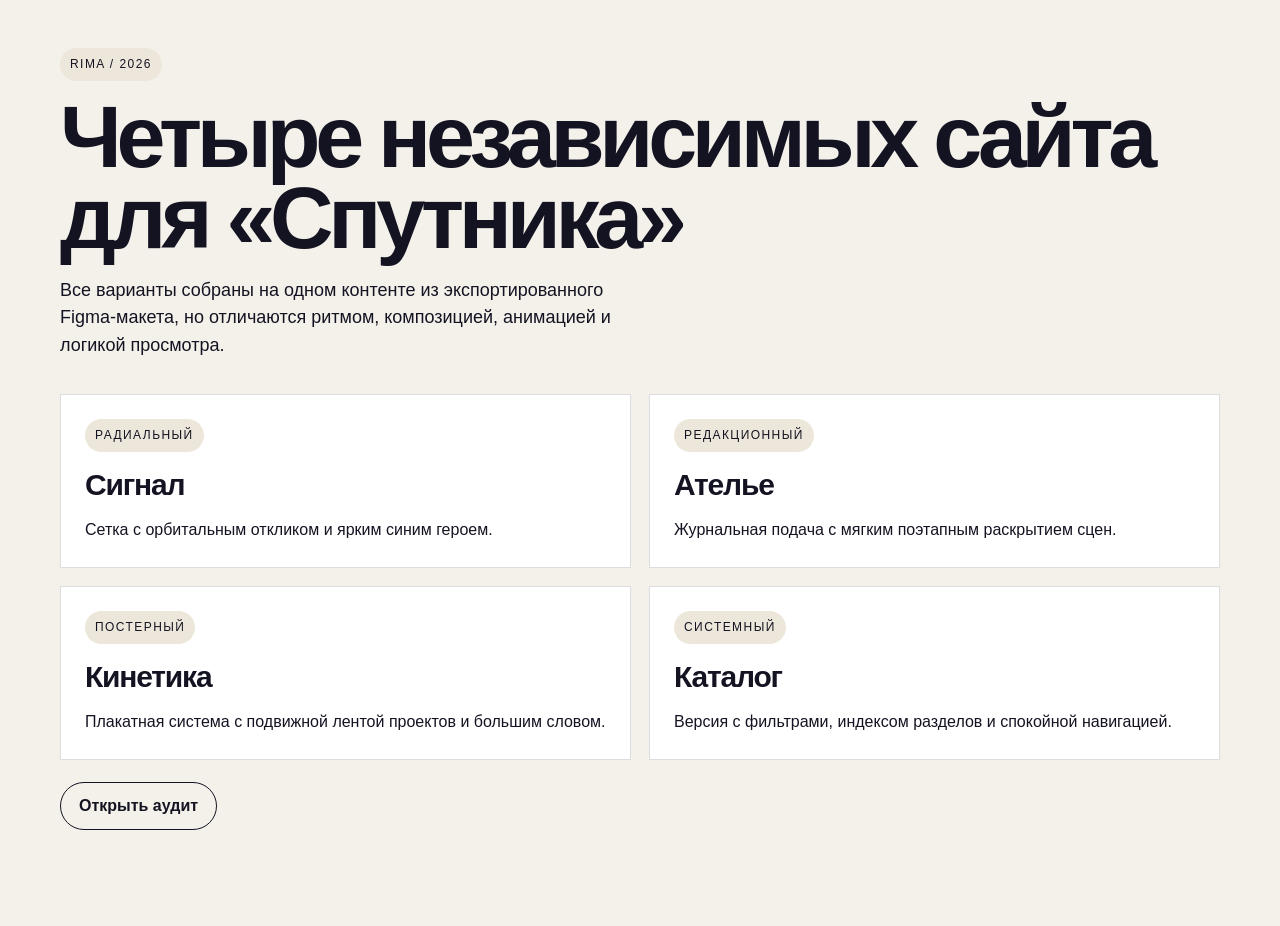
==== rima-four-20260909/index.html @ 7c15b711 "Add four Sputnik site variants" ====
<!doctype html><html lang="ru"><head><meta charset="utf-8"><meta name="viewport" content="width=device-width,initial-scale=1"><title>RIMA — четыре сайта</title><link rel="stylesheet" href="./styles.css"></head><body data-page="index"><main class="wrap" style="padding:48px 0 80px"><div class="chip">RIMA / 2026</div><h1 style="font-size:clamp(42px,8vw,88px);line-height:.92;letter-spacing:-.06em;margin:16px 0">Четыре независимых сайта для «Спутника»</h1><p class="lead">Все варианты собраны на одном контенте из экспортированного Figma-макета, но отличаются ритмом, композицией, анимацией и логикой просмотра.</p><div class="grid"><a class="card" href="./signal.html"><span class="chip">радиальный</span><strong style="font-size:30px;letter-spacing:-.04em">Сигнал</strong><span>Сетка с орбитальным откликом и ярким синим героем.</span></a><a class="card" href="./atelier.html"><span class="chip">редакционный</span><strong style="font-size:30px;letter-spacing:-.04em">Ателье</strong><span>Журнальная подача с мягким поэтапным раскрытием сцен.</span></a><a class="card" href="./kinetic.html"><span class="chip">постерный</span><strong style="font-size:30px;letter-spacing:-.04em">Кинетика</strong><span>Плакатная система с подвижной лентой проектов и большим словом.</span></a><a class="card" href="./catalog.html"><span class="chip">системный</span><strong style="font-size:30px;letter-spacing:-.04em">Каталог</strong><span>Версия с фильтрами, индексом разделов и спокойной навигацией.</span></a></div><p style="margin-top:22px"><a class="btn alt" href="./AUDIT.md">Открыть аудит</a></p></main></body></html>
---- rima-four-20260909/styles.css ----
*{box-sizing:border-box}html{scroll-behavior:smooth}body{margin:0;font:16px/1.55 Arial,Helvetica,sans-serif;background:var(--bg);color:var(--ink);overflow-x:hidden}a{color:inherit;text-decoration:none}img{max-width:100%}button,input,textarea{font:inherit}button{cursor:pointer}.skip{position:absolute;left:-999px}.skip:focus{left:16px;top:16px;background:#000;color:#fff;padding:10px 14px;z-index:50}.wrap{width:min(calc(100% - 32px),1160px);margin:auto}.header{position:sticky;top:0;z-index:20;background:color-mix(in srgb,var(--bg) 82%,transparent);backdrop-filter:blur(16px);border-bottom:1px solid var(--line)}.header .wrap{display:flex;gap:16px;align-items:center;min-height:76px}.brand{font-size:28px;font-weight:800;letter-spacing:-.05em}.menu{display:none}.nav{margin-left:auto;display:flex;gap:12px;align-items:center;flex-wrap:wrap}.nav a,.nav button{display:inline-flex;align-items:center;min-height:42px;padding:0 12px;border:1px solid transparent;border-radius:999px;background:none;color:inherit}.nav a:hover,.nav button:hover,.side a:hover,.side a.is-active,.filters button.is-active{background:var(--theme);border-color:var(--theme);color:#fff}.hero,.section{padding:64px 0;border-bottom:1px solid var(--line)}.hero-grid,.section-head,.about,.metrics,.contact,.catalog-shell{display:grid;gap:24px}.hero-grid{grid-template-columns:1.15fr .85fr;align-items:end}.eyebrow,.meta{font-size:12px;text-transform:uppercase;letter-spacing:.14em;opacity:.72}.hero h1{font-size:clamp(44px,8vw,96px);line-height:.92;letter-spacing:-.06em;margin:12px 0 16px;max-width:10ch}.lead{font-size:18px;max-width:58ch}.actions{display:flex;gap:12px;flex-wrap:wrap;margin-top:28px}.btn{display:inline-flex;align-items:center;justify-content:center;min-height:48px;padding:0 18px;border-radius:999px;border:1px solid var(--theme);background:var(--theme);color:#fff;font-weight:700}.btn.alt{background:transparent;color:var(--ink)}.art,.panel,.plan,.case,.metric,.brief,.contact-card,.side a,.filters button{border:1px solid var(--line);background:var(--card)}.art{min-height:320px;position:relative;overflow:hidden;padding:22px}.section-head{grid-template-columns:.8fr 1.2fr;margin-bottom:28px}.section-head h2,.metric h2{font-size:clamp(30px,5vw,62px);line-height:.96;letter-spacing:-.05em;margin:0}.about{grid-template-columns:1fr 1fr}.stack{display:grid;gap:14px}.quote{padding:24px;font-size:clamp(28px,4vw,46px);line-height:1.08;letter-spacing:-.04em}.chips,.case-grid,.team,.plans{display:grid;gap:18px}.chips{grid-template-columns:repeat(3,minmax(0,1fr));list-style:none;padding:0;margin:18px 0 0}.chips li{padding:14px;border:1px solid var(--line);background:var(--card)}.case-grid{grid-template-columns:repeat(2,minmax(0,1fr))}.case{overflow:hidden}.case-art{aspect-ratio:1.28;padding:18px;display:grid;place-items:end start;background:linear-gradient(135deg,var(--accent),color-mix(in srgb,var(--accent) 22%,#fff));position:relative}.case-art:before{content:'';position:absolute;inset:14px;border:1px solid rgba(255,255,255,.45)}.mark{font-size:clamp(34px,6vw,84px);font-weight:800;letter-spacing:-.06em;line-height:.9;position:relative}.case-copy{padding:18px;display:grid;gap:10px}.case-top{display:flex;justify-content:space-between;gap:12px;align-items:start}.case h3,.plan h3,.team h3{margin:0;font-size:28px;letter-spacing:-.04em}.metrics{grid-template-columns:1.3fr .7fr}.metric{padding:24px}.stats{display:grid;grid-template-columns:repeat(3,1fr)}.stat{padding:22px;border-left:1px solid var(--line);background:var(--card)}.stat:first-child{border-left:0}.stat strong{display:block;font-size:clamp(34px,4vw,58px);letter-spacing:-.06em}.team{grid-template-columns:repeat(4,minmax(0,1fr))}.avatar{aspect-ratio:1;border-radius:22px;background:var(--tone);position:relative;overflow:hidden}.avatar:before,.avatar:after{content:'';position:absolute;border-radius:999px}.avatar:before{width:64%;height:64%;background:rgba(255,255,255,.22);left:-10%;top:14%}.avatar:after{width:52%;height:52%;background:rgba(0,0,0,.12);right:-6%;bottom:-8%}.plans{grid-template-columns:repeat(3,minmax(0,1fr))}.plan{padding:22px;display:grid;gap:12px}.price{font-size:24px;font-weight:800}.plan ul{margin:0;padding-left:18px;display:grid;gap:8px}.contact{grid-template-columns:1fr .95fr}.contact-card,.brief{padding:22px}.field{display:grid;gap:8px;margin:0 0 12px}.field input,.field textarea{width:100%;padding:12px 14px;min-height:48px;border:1px solid var(--line);border-radius:14px;background:#fff}.field textarea{min-height:120px;resize:vertical}.status{min-height:20px;font-size:14px;color:var(--theme)}.footer{padding:24px 0 48px;display:flex;justify-content:space-between;gap:12px;flex-wrap:wrap;font-size:14px;opacity:.76}.reveal{opacity:0;transform:translateY(18px);transition:opacity .7s,transform .7s}.reveal.on{opacity:1;transform:none}.motion-off *,.motion-off *:before,.motion-off *:after{animation:none!important;transition:none!important}.signal{--bg:#f3f5ff;--ink:#0d173d;--card:#fff;--theme:#2848ee;--line:rgba(13,23,61,.14)}.signal .orbit{position:absolute;right:12%;top:16%;width:min(280px,56%);aspect-ratio:1;border:1px solid rgba(255,255,255,.52);border-radius:50%}.signal .orbit:before,.signal .orbit:after{content:'';position:absolute;border:1px solid rgba(255,255,255,.26);border-radius:50%;inset:14%}.signal .orbit:after{inset:30%}.signal .dot{position:absolute;right:calc(12% + 28% - 7px);top:calc(16% + 28% - 7px);width:14px;height:14px;border-radius:50%;background:#fff;box-shadow:0 0 0 12px rgba(255,255,255,.18),0 0 0 28px rgba(255,255,255,.1);animation:pulse 2.8s ease-in-out infinite}.atelier{--bg:#f7efe9;--ink:#2a1820;--card:#f1dfd7;--theme:#5d2339;--line:rgba(42,24,32,.15)}.atelier h1,.atelier h2,.atelier h3{font-family:Georgia,'Times New Roman',serif}.atelier .art .paper{position:absolute;width:46%;aspect-ratio:4/5;right:5%;top:12%;background:linear-gradient(180deg,#f7ece6,#c37d98);transform:rotate(-7deg);box-shadow:0 18px 40px rgba(60,24,36,.18)}.atelier .art .paper.b{right:18%;top:6%;transform:rotate(8deg);background:linear-gradient(180deg,#fff8f3,#6c2944)}.atelier .case-grid{grid-template-columns:1fr;gap:20px}.atelier .case{display:grid;grid-template-columns:1.1fr .9fr}.atelier .case:nth-child(even){grid-template-columns:.9fr 1.1fr}.atelier .case:nth-child(even) .case-copy{order:-1}.kinetic{--bg:#fff6ed;--ink:#21140b;--card:#fff0df;--theme:#ff6c1e;--line:rgba(33,20,11,.15)}.kinetic .bigword{font-size:clamp(90px,14vw,220px);line-height:.8;font-weight:900;letter-spacing:-.08em;white-space:nowrap;transform:translateX(var(--shift,0px));transition:transform .24s}.kinetic .case-grid{grid-auto-flow:column;grid-auto-columns:minmax(320px,38vw);grid-template-columns:none;overflow:auto;scroll-snap-type:x mandatory;padding-bottom:6px}.kinetic .case{scroll-snap-align:start}.kinetic .rail{display:flex;justify-content:flex-end;gap:10px;margin-bottom:14px}.kinetic .rail button{width:48px;height:48px;border-radius:50%;border:1px solid var(--line);background:var(--card)}.catalog{--bg:#f3f1ea;--ink:#16221d;--card:#fbfaf6;--theme:#1b6652;--line:rgba(22,34,29,.15)}.catalog .catalog-shell{grid-template-columns:220px 1fr}.side{position:sticky;top:96px;align-self:start;display:grid;gap:10px}.side a{padding:10px 12px;border-radius:14px}.filters{display:flex;gap:10px;flex-wrap:wrap;margin-bottom:18px}.filters button{padding:10px 14px;border-radius:999px}.catalog .art{min-height:0}.catalog .art .slotgrid{display:grid;grid-template-columns:1fr 1fr;gap:12px}.catalog .art .slot{padding:16px;border:1px solid var(--line);border-radius:18px;background:#fff}body[data-page=index]{--bg:#f4f1ea;--ink:#141322;--card:#fff;--theme:#141322;--line:rgba(20,19,34,.14)}body[data-page=index] .grid{display:grid;grid-template-columns:repeat(2,minmax(0,1fr));gap:18px;margin-top:34px}body[data-page=index] .card{display:grid;gap:10px;padding:24px;border:1px solid var(--line);background:#fff}body[data-page=index] .chip{display:inline-flex;padding:7px 10px;border-radius:999px;background:#ece7da;width:max-content;font-size:12px;text-transform:uppercase;letter-spacing:.12em}@keyframes pulse{0%,100%{transform:scale(1)}50%{transform:scale(1.35)}}@media (max-width:980px){.hero-grid,.section-head,.about,.metrics,.contact,.catalog .catalog-shell,.atelier .case,.atelier .case:nth-child(even){grid-template-columns:1fr}.plans,.team,.case-grid,.chips{grid-template-columns:1fr 1fr}.stats{grid-template-columns:1fr}.stat{border-left:0;border-top:1px solid var(--line)}.stat:first-child{border-top:0}.catalog .side{position:static;display:flex;flex-wrap:wrap}}@media (max-width:760px){.menu{display:inline-flex;min-height:42px;padding:0 14px;border:1px solid var(--line);border-radius:999px;background:var(--card);margin-left:auto}.nav{display:none;width:100%;margin:0 0 14px}.nav.open{display:flex}.brand{font-size:24px}.hero h1{max-width:none}.actions,.btn{width:100%}.plans,.team,.case-grid,.chips,body[data-page=index] .grid{grid-template-columns:1fr}.kinetic .case-grid{grid-auto-columns:86%}}
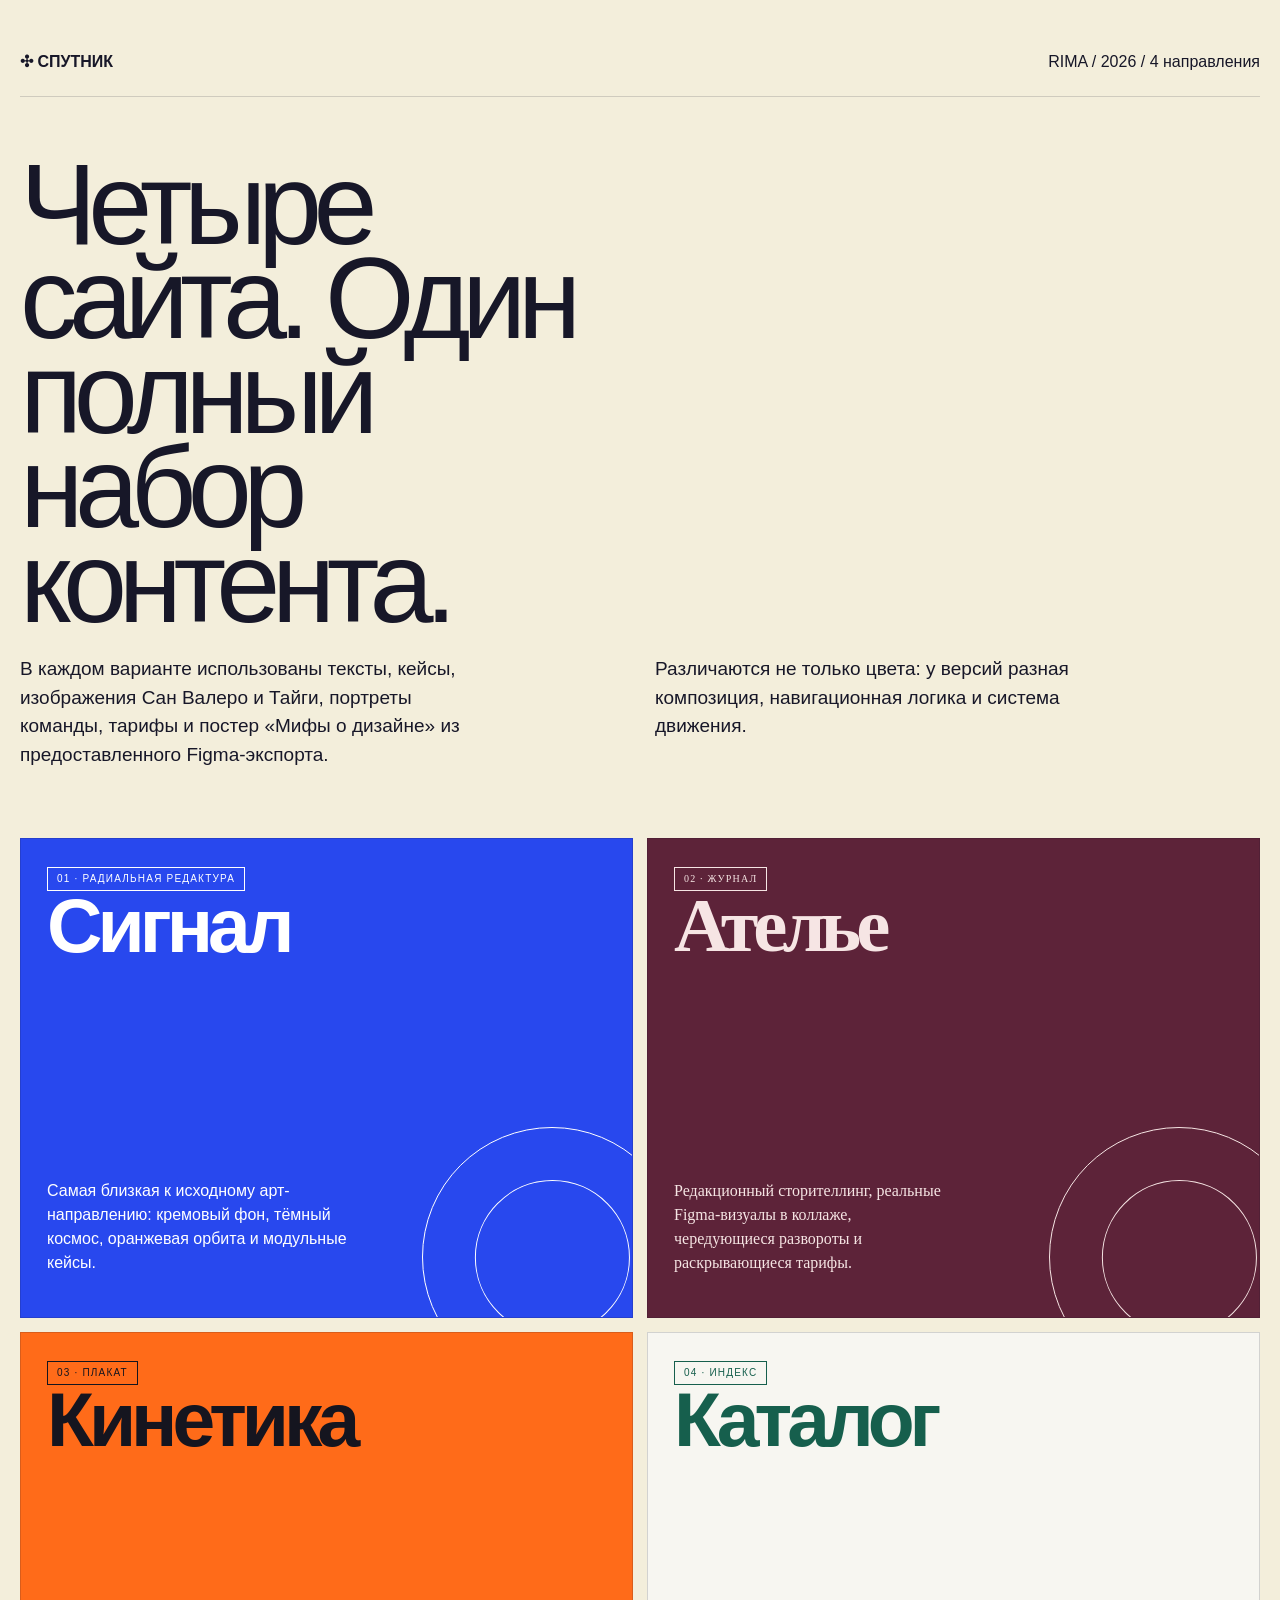
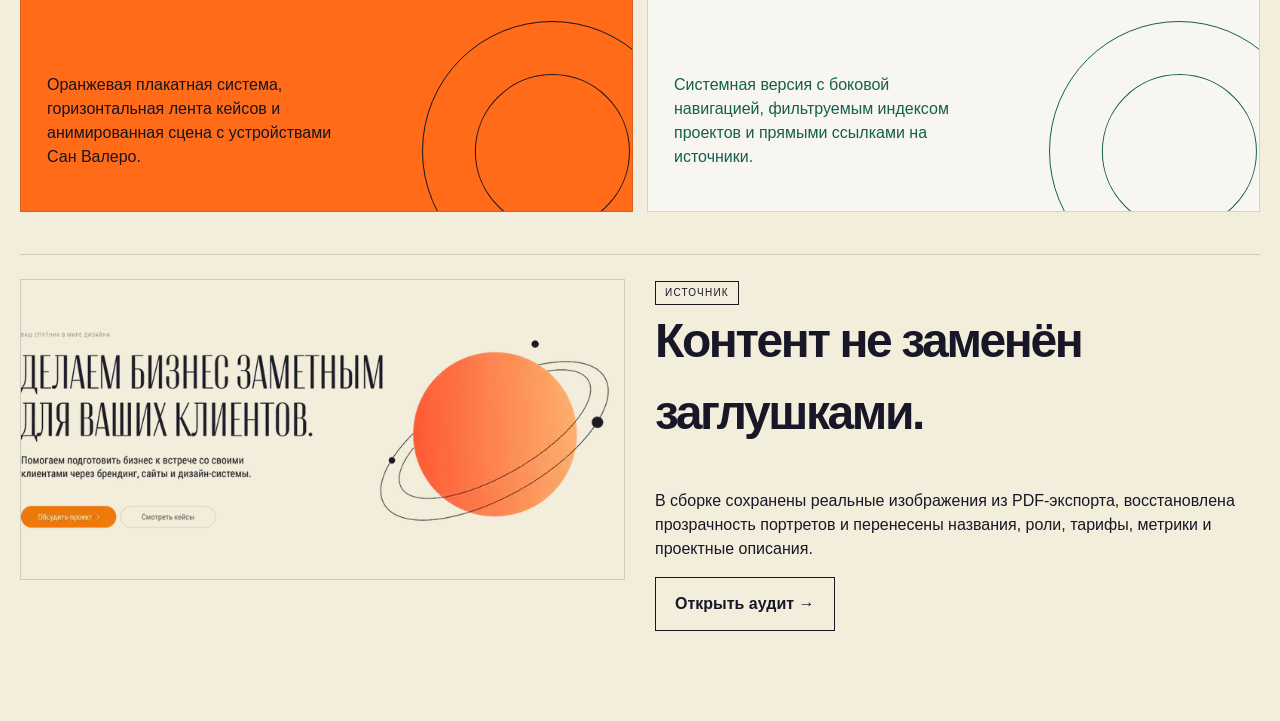
==== commit 6b2292c2: "Publish verified RIMA Figma rebuild [skip ci]" ====
--- a/rima-four-20260909/index.html
+++ b/rima-four-20260909/index.html
@@ -1 +1,88 @@
-<!doctype html><html lang="ru"><head><meta charset="utf-8"><meta name="viewport" content="width=device-width,initial-scale=1"><title>RIMA — четыре сайта</title><link rel="stylesheet" href="./styles.css"></head><body data-page="index"><main class="wrap" style="padding:48px 0 80px"><div class="chip">RIMA / 2026</div><h1 style="font-size:clamp(42px,8vw,88px);line-height:.92;letter-spacing:-.06em;margin:16px 0">Четыре независимых сайта для «Спутника»</h1><p class="lead">Все варианты собраны на одном контенте из экспортированного Figma-макета, но отличаются ритмом, композицией, анимацией и логикой просмотра.</p><div class="grid"><a class="card" href="./signal.html"><span class="chip">радиальный</span><strong style="font-size:30px;letter-spacing:-.04em">Сигнал</strong><span>Сетка с орбитальным откликом и ярким синим героем.</span></a><a class="card" href="./atelier.html"><span class="chip">редакционный</span><strong style="font-size:30px;letter-spacing:-.04em">Ателье</strong><span>Журнальная подача с мягким поэтапным раскрытием сцен.</span></a><a class="card" href="./kinetic.html"><span class="chip">постерный</span><strong style="font-size:30px;letter-spacing:-.04em">Кинетика</strong><span>Плакатная система с подвижной лентой проектов и большим словом.</span></a><a class="card" href="./catalog.html"><span class="chip">системный</span><strong style="font-size:30px;letter-spacing:-.04em">Каталог</strong><span>Версия с фильтрами, индексом разделов и спокойной навигацией.</span></a></div><p style="margin-top:22px"><a class="btn alt" href="./AUDIT.md">Открыть аудит</a></p></main></body></html>+<!doctype html>
+<html lang="ru">
+  <head>
+    <meta charset="utf-8" />
+    <meta name="viewport" content="width=device-width,initial-scale=1" />
+    <title>RIMA — четыре сайта из Figma</title>
+    <link rel="icon" href="./favicon.svg" />
+    <link rel="stylesheet" href="./base.css" />
+    <link rel="stylesheet" href="./index.css" />
+  </head>
+  <body class="index">
+    <main class="shell index-main">
+      <div class="index-top">
+        <strong>✣ СПУТНИК</strong><span>RIMA / 2026 / 4 направления</span>
+      </div>
+      <h1>Четыре сайта. Один полный набор контента.</h1>
+      <div class="index-intro">
+        <p>
+          В каждом варианте использованы тексты, кейсы, изображения Сан Валеро и
+          Тайги, портреты команды, тарифы и постер «Мифы о дизайне» из
+          предоставленного Figma-экспорта.
+        </p>
+        <p>
+          Различаются не только цвета: у версий разная композиция, навигационная
+          логика и система движения.
+        </p>
+      </div>
+      <div class="variant-grid">
+        <a class="variant signal-card" href="./signal/"
+          ><div>
+            <span class="badge">01 · Радиальная редактура</span>
+            <h2>Сигнал</h2>
+          </div>
+          <p>
+            Самая близкая к исходному арт-направлению: кремовый фон, тёмный
+            космос, оранжевая орбита и модульные кейсы.
+          </p>
+          <i class="orb"></i></a
+        ><a class="variant atelier-card" href="./atelier/"
+          ><div>
+            <span class="badge">02 · Журнал</span>
+            <h2>Ателье</h2>
+          </div>
+          <p>
+            Редакционный сторителлинг, реальные Figma-визуалы в коллаже,
+            чередующиеся развороты и раскрывающиеся тарифы.
+          </p>
+          <i class="orb"></i></a
+        ><a class="variant kinetic-card" href="./kinetic/"
+          ><div>
+            <span class="badge">03 · Плакат</span>
+            <h2>Кинетика</h2>
+          </div>
+          <p>
+            Оранжевая плакатная система, горизонтальная лента кейсов и
+            анимированная сцена с устройствами Сан Валеро.
+          </p>
+          <i class="orb"></i></a
+        ><a class="variant catalog-card" href="./catalog/"
+          ><div>
+            <span class="badge">04 · Индекс</span>
+            <h2>Каталог</h2>
+          </div>
+          <p>
+            Системная версия с боковой навигацией, фильтруемым индексом проектов
+            и прямыми ссылками на источники.
+          </p>
+          <i class="orb"></i
+        ></a>
+      </div>
+      <div class="source-note">
+        <img src="./assets/source-hero.webp" alt="Исходный герой Figma" />
+        <div>
+          <span class="badge">Источник</span>
+          <h2 style="font-size: 48px; letter-spacing: -0.05em">
+            Контент не заменён заглушками.
+          </h2>
+          <p>
+            В сборке сохранены реальные изображения из PDF-экспорта,
+            восстановлена прозрачность портретов и перенесены названия, роли,
+            тарифы, метрики и проектные описания.
+          </p>
+          <a class="button secondary" href="./AUDIT.md">Открыть аудит →</a>
+        </div>
+      </div>
+    </main>
+  </body>
+</html>
--- a/rima-four-20260909/base.css
+++ b/rima-four-20260909/base.css
@@ -0,0 +1,324 @@
+* {
+  box-sizing: border-box;
+}
+html {
+  scroll-behavior: smooth;
+  scroll-padding-top: 90px;
+}
+body {
+  margin: 0;
+  font-family: Arial, Helvetica, sans-serif;
+  background: var(--bg);
+  color: var(--ink);
+  line-height: 1.5;
+  overflow-x: hidden;
+  -webkit-font-smoothing: antialiased;
+}
+a {
+  color: inherit;
+  text-decoration: none;
+}
+img {
+  display: block;
+  max-width: 100%;
+  height: auto;
+}
+button,
+input,
+textarea,
+summary {
+  font: inherit;
+  color: inherit;
+}
+button {
+  cursor: pointer;
+}
+h1,
+h2,
+h3,
+p,
+figure,
+blockquote,
+ul {
+  margin-top: 0;
+}
+.sr-only {
+  position: absolute;
+  width: 1px;
+  height: 1px;
+  padding: 0;
+  margin: -1px;
+  overflow: hidden;
+  clip: rect(0, 0, 0, 0);
+  white-space: nowrap;
+  border: 0;
+}
+.skip {
+  position: fixed;
+  left: 12px;
+  top: -80px;
+  z-index: 100;
+  background: #fff;
+  color: #111;
+  padding: 12px 16px;
+  border: 1px solid #111;
+}
+.skip:focus {
+  top: 12px;
+}
+.shell {
+  width: min(calc(100% - 40px), var(--max, 1360px));
+  margin-inline: auto;
+}
+.header {
+  position: relative;
+  z-index: 50;
+}
+.header-inner {
+  min-height: 82px;
+  display: flex;
+  align-items: center;
+  gap: 22px;
+  border-bottom: 1px solid var(--line);
+}
+.brand {
+  font-weight: 800;
+  font-size: 26px;
+  letter-spacing: -0.055em;
+  display: flex;
+  align-items: center;
+  gap: 9px;
+}
+.brand-star {
+  color: var(--accent);
+  font-size: 32px;
+  line-height: 1;
+}
+.nav {
+  display: flex;
+  align-items: center;
+  gap: 6px;
+  margin-left: auto;
+}
+.nav a,
+.nav button {
+  border: 0;
+  background: transparent;
+  padding: 12px 13px;
+  min-height: 44px;
+}
+.nav a:hover,
+.nav button:hover {
+  text-decoration: underline;
+  text-underline-offset: 5px;
+}
+.menu-toggle {
+  display: none;
+  border: 1px solid var(--line);
+  background: transparent;
+  padding: 10px 13px;
+  min-height: 44px;
+  margin-left: auto;
+}
+.button {
+  display: inline-flex;
+  align-items: center;
+  justify-content: space-between;
+  gap: 20px;
+  padding: 14px 19px;
+  border: 1px solid var(--accent);
+  background: var(--accent);
+  color: var(--accentInk, #fff);
+  font-weight: 700;
+  min-height: 50px;
+  transition:
+    transform 0.25s,
+    background 0.25s,
+    color 0.25s;
+}
+.button:hover {
+  transform: translateY(-2px);
+}
+.button.secondary {
+  background: transparent;
+  color: var(--ink);
+  border-color: var(--lineStrong, var(--ink));
+}
+.eyebrow {
+  font-size: 11px;
+  line-height: 1.3;
+  letter-spacing: 0.16em;
+  text-transform: uppercase;
+}
+.section-no {
+  opacity: 0.62;
+}
+.section {
+  padding-block: 100px;
+}
+.section-heading {
+  display: grid;
+  grid-template-columns: 160px minmax(0, 1fr);
+  gap: 28px;
+  align-items: start;
+  margin-bottom: 48px;
+}
+.section-heading h2 {
+  font-size: clamp(48px, 6vw, 94px);
+  line-height: 0.94;
+  letter-spacing: -0.055em;
+  margin: 0;
+  max-width: 13ch;
+  font-weight: 500;
+}
+.section-heading .intro {
+  font-size: 18px;
+  max-width: 36ch;
+  justify-self: end;
+}
+.reveal {
+  opacity: 0;
+  transform: translateY(26px);
+  transition:
+    opacity 0.8s cubic-bezier(0.2, 0.7, 0.2, 1),
+    transform 0.8s cubic-bezier(0.2, 0.7, 0.2, 1);
+}
+.reveal.is-visible {
+  opacity: 1;
+  transform: none;
+}
+.motion-off *,
+.motion-off *::before,
+.motion-off *::after {
+  animation: none !important;
+  transition: none !important;
+  scroll-behavior: auto !important;
+}
+.footer {
+  padding: 26px 0 40px;
+  border-top: 1px solid var(--line);
+  display: flex;
+  justify-content: space-between;
+  gap: 18px;
+  flex-wrap: wrap;
+  font-size: 13px;
+}
+.brief-form {
+  display: grid;
+  gap: 12px;
+}
+.brief-form label {
+  font-size: 13px;
+}
+.brief-form input,
+.brief-form textarea {
+  width: 100%;
+  border: 1px solid var(--lineStrong, var(--ink));
+  background: transparent;
+  border-radius: 0;
+  padding: 13px 14px;
+  min-height: 48px;
+}
+.brief-form textarea {
+  min-height: 110px;
+  resize: vertical;
+}
+.form-status {
+  min-height: 22px;
+  font-size: 13px;
+}
+.case-link {
+  display: inline-flex;
+  gap: 12px;
+  align-items: center;
+  font-size: 14px;
+  text-decoration: underline;
+  text-underline-offset: 5px;
+}
+.team-img {
+  width: 100%;
+  height: 100%;
+  object-fit: contain;
+  object-position: center bottom;
+}
+.badge {
+  display: inline-flex;
+  border: 1px solid currentColor;
+  padding: 6px 9px;
+  font-size: 10px;
+  line-height: 1;
+  letter-spacing: 0.12em;
+  text-transform: uppercase;
+}
+.more-orbit {
+  position: relative;
+  overflow: hidden;
+}
+.more-orbit::before,
+.more-orbit::after {
+  content: "";
+  position: absolute;
+  border: 1px solid currentColor;
+  border-radius: 50%;
+  inset: 18%;
+  transform: rotate(-18deg);
+}
+.more-orbit::after {
+  inset: 32%;
+  transform: rotate(28deg);
+}
+@media (max-width: 900px) {
+  .section-heading {
+    grid-template-columns: 1fr;
+  }
+  .section-heading .intro {
+    justify-self: start;
+  }
+  .nav {
+    position: absolute;
+    left: 20px;
+    right: 20px;
+    top: 72px;
+    display: none;
+    flex-direction: column;
+    align-items: stretch;
+    padding: 12px;
+    background: var(--bg);
+    border: 1px solid var(--lineStrong, var(--ink));
+  }
+  .nav.is-open {
+    display: flex;
+  }
+  .menu-toggle {
+    display: block;
+  }
+  .header-cta {
+    display: none;
+  }
+  .section {
+    padding-block: 72px;
+  }
+}
+@media (max-width: 600px) {
+  .shell {
+    width: min(calc(100% - 28px), var(--max, 1360px));
+  }
+  .header-inner {
+    min-height: 68px;
+  }
+  .brand {
+    font-size: 23px;
+  }
+  .section {
+    padding-block: 56px;
+  }
+  .section-heading {
+    margin-bottom: 32px;
+  }
+  .section-heading h2 {
+    font-size: clamp(40px, 14vw, 62px);
+  }
+  .button {
+    width: 100%;
+  }
+}
--- a/rima-four-20260909/index.css
+++ b/rima-four-20260909/index.css
@@ -0,0 +1,125 @@
+:root {
+  --bg: #f3eedb;
+  --ink: #171728;
+  --accent: #ff7a18;
+  --line: rgba(23, 23, 40, 0.16);
+  --max: 1400px;
+}
+.index {
+  background: #f3eedb;
+}
+.index-main {
+  padding: 50px 0 90px;
+}
+.index-top {
+  display: flex;
+  justify-content: space-between;
+  gap: 20px;
+  border-bottom: 1px solid var(--line);
+  padding-bottom: 22px;
+}
+.index h1 {
+  font-size: clamp(62px, 9vw, 150px);
+  line-height: 0.82;
+  letter-spacing: -0.075em;
+  margin: 60px 0 26px;
+  font-weight: 500;
+  max-width: 10ch;
+}
+.index-intro {
+  display: grid;
+  grid-template-columns: 1fr 1fr;
+  gap: 30px;
+  margin-bottom: 50px;
+}
+.index-intro p {
+  font-size: 19px;
+  max-width: 42ch;
+}
+.variant-grid {
+  display: grid;
+  grid-template-columns: 1fr 1fr;
+  gap: 14px;
+}
+.variant {
+  min-height: 480px;
+  padding: 26px;
+  display: flex;
+  flex-direction: column;
+  justify-content: space-between;
+  border: 1px solid var(--line);
+  position: relative;
+  overflow: hidden;
+  transition: transform 0.3s;
+}
+.variant:hover {
+  transform: translateY(-6px);
+}
+.variant h2 {
+  font-size: clamp(52px, 6vw, 92px);
+  letter-spacing: -0.065em;
+  line-height: 0.9;
+  margin: 0;
+}
+.variant p {
+  max-width: 34ch;
+}
+.variant.signal-card {
+  background: #2848ee;
+  color: #fff;
+}
+.variant.atelier-card {
+  background: #5d2339;
+  color: #f6e5e4;
+  font-family: Georgia, serif;
+}
+.variant.kinetic-card {
+  background: #ff6b19;
+  color: #15151f;
+}
+.variant.catalog-card {
+  background: #f7f6f1;
+  color: #165f4d;
+}
+.variant .orb {
+  position: absolute;
+  width: 260px;
+  aspect-ratio: 1;
+  border: 1px solid currentColor;
+  border-radius: 50%;
+  right: -50px;
+  bottom: -70px;
+}
+.variant .orb::after {
+  content: "";
+  position: absolute;
+  inset: 20%;
+  border: 1px solid currentColor;
+  border-radius: 50%;
+  transform: rotate(45deg);
+}
+.source-note {
+  margin-top: 42px;
+  padding-top: 24px;
+  border-top: 1px solid var(--line);
+  display: grid;
+  grid-template-columns: 1fr 1fr;
+  gap: 30px;
+}
+.source-note img {
+  width: 100%;
+  border: 1px solid var(--line);
+}
+@media (max-width: 800px) {
+  .variant-grid,
+  .index-intro,
+  .source-note {
+    grid-template-columns: 1fr;
+  }
+  .variant {
+    min-height: 380px;
+  }
+  .index h1 {
+    font-size: 58px;
+  }
+}
